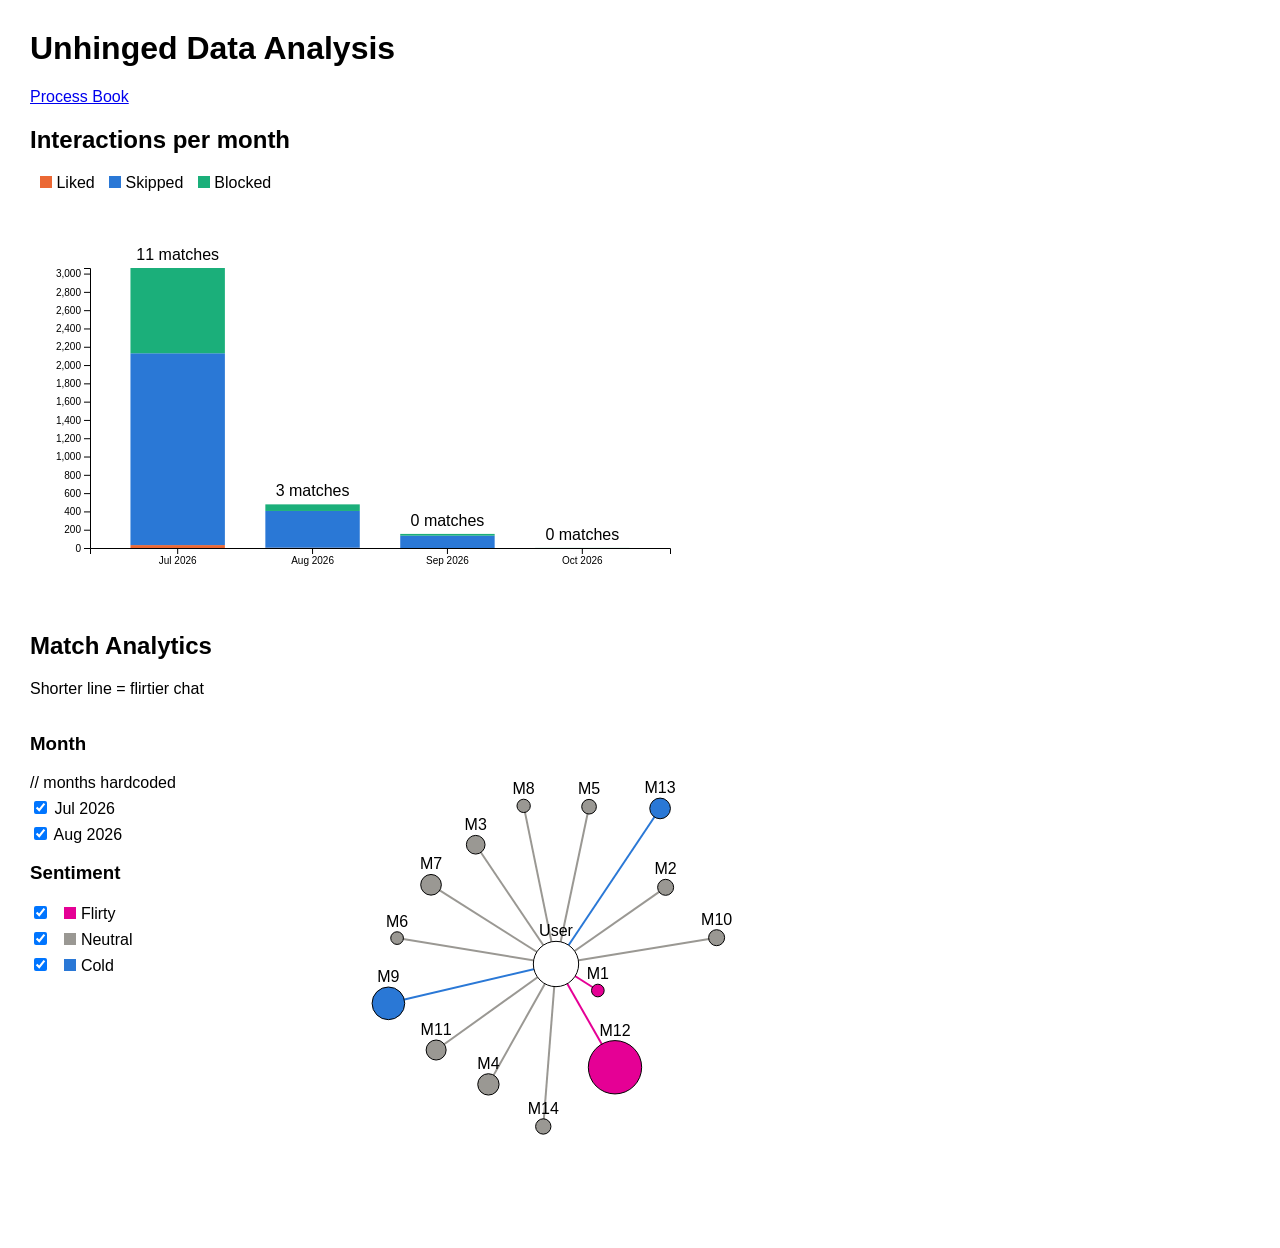
==== index.html @ 0389b974 "milestone_1 code" ====
<!DOCTYPE html>
<html>
<head>
  <meta charset="UTF-8">
  <title>Hinge Analytics</title>
  <link rel="stylesheet" href="css/style.css">
</head>
<body>

  <h1>Unhinged Data Analysis</h1>
  <p><a href="process_book.html">Process Book</a></p>


  <h2>Interactions per month</h2>
  <p>
    <span class="key" style="background: #eb6834"></span> Liked
    <span class="key" style="background: #2a78d6"></span> Skipped
    <span class="key" style="background: #1baf7a"></span> Blocked
  </p>
  <div id="bar-chart"></div>


  <h2>Match Analytics</h2>
  <p>Shorter line = flirtier chat</p>

  <div class="graph-area">
    <div class="filters">
      <h3>Month</h3>
      // months hardcoded
      <label><input type="checkbox" name="month" value="2026-07" checked> Jul 2026</label>
      <label><input type="checkbox" name="month" value="2026-08" checked> Aug 2026</label>

      <h3>Sentiment</h3>
      <label><input type="checkbox" name="sentiment" value="Flirty" checked>
        <span class="key" style="background: #e50095"></span> Flirty</label>
      <label><input type="checkbox" name="sentiment" value="Neutral" checked>
        <span class="key" style="background: #9a9893"></span> Neutral</label>
      <label><input type="checkbox" name="sentiment" value="Cold" checked>
        <span class="key" style="background: #2a78d6"></span> Cold</label>
    </div>

    <div id="network-graph"></div>
  </div>

<!-- Load JS libraries -->
  <script src="js/d3.min.js"></script>
  <script src="https://d3js.org/d3.v7.min.js"></script>
  <script src="js/sentiment.js"></script>
  <script src="js/data_loading.js"></script>
  <script src="js/bar_chart.js"></script>
  <script src="js/network_graph.js"></script>
  <script src="js/main.js"></script>
</body>
</html>
---- css/style.css ----
body {
  font-family: Arial, sans-serif;
  margin: 30px;
}

/* color legend */
.key {
  display: inline-block;
  width: 12px;
  height: 12px;
  margin-left: 10px;
}

/* checkboxes on left, graph on right */
.graph-area {
  display: flex;
  gap: 30px;
}

.filters label {
  display: block;
  margin: 6px 0;
}
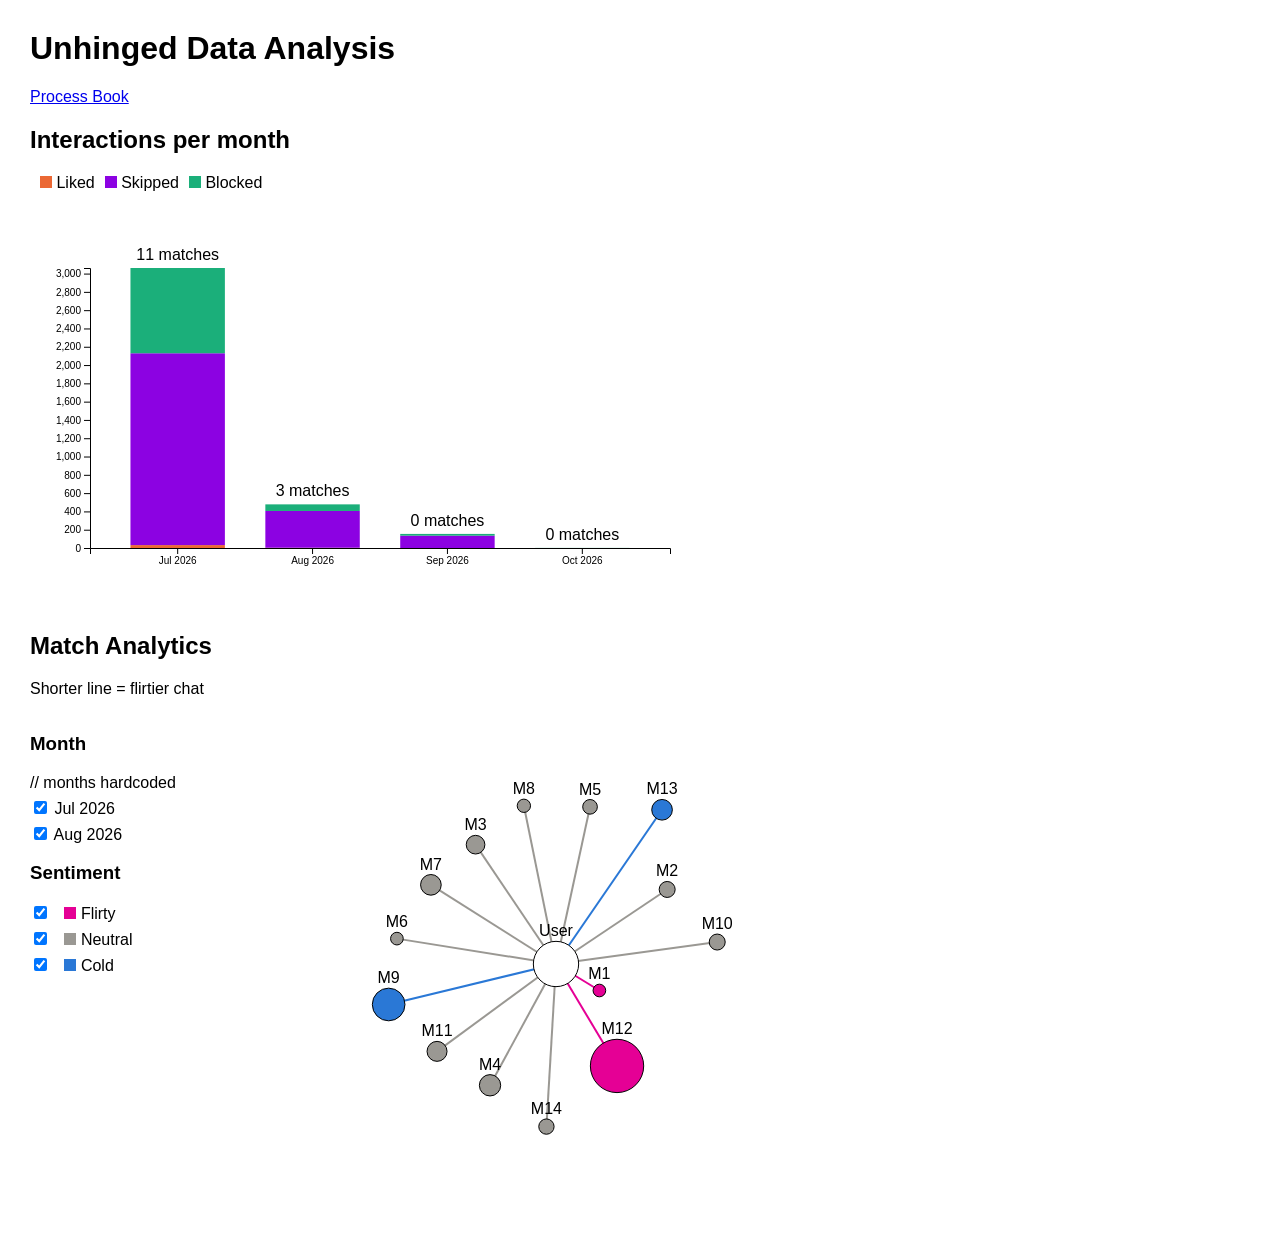
==== commit 495cd40e: "no css in index" ====
--- a/index.html
+++ b/index.html
@@ -12,12 +12,10 @@
 
 
   <h2>Interactions per month</h2>
-  <p>
-    <span class="key" style="background: #eb6834"></span> Liked
-    <span class="key" style="background: #2a78d6"></span> Skipped
-    <span class="key" style="background: #1baf7a"></span> Blocked
-  </p>
+  <p id="bar-legend"></p>
+  
   <div id="bar-chart"></div>
+
 
 
   <h2>Match Analytics</h2>
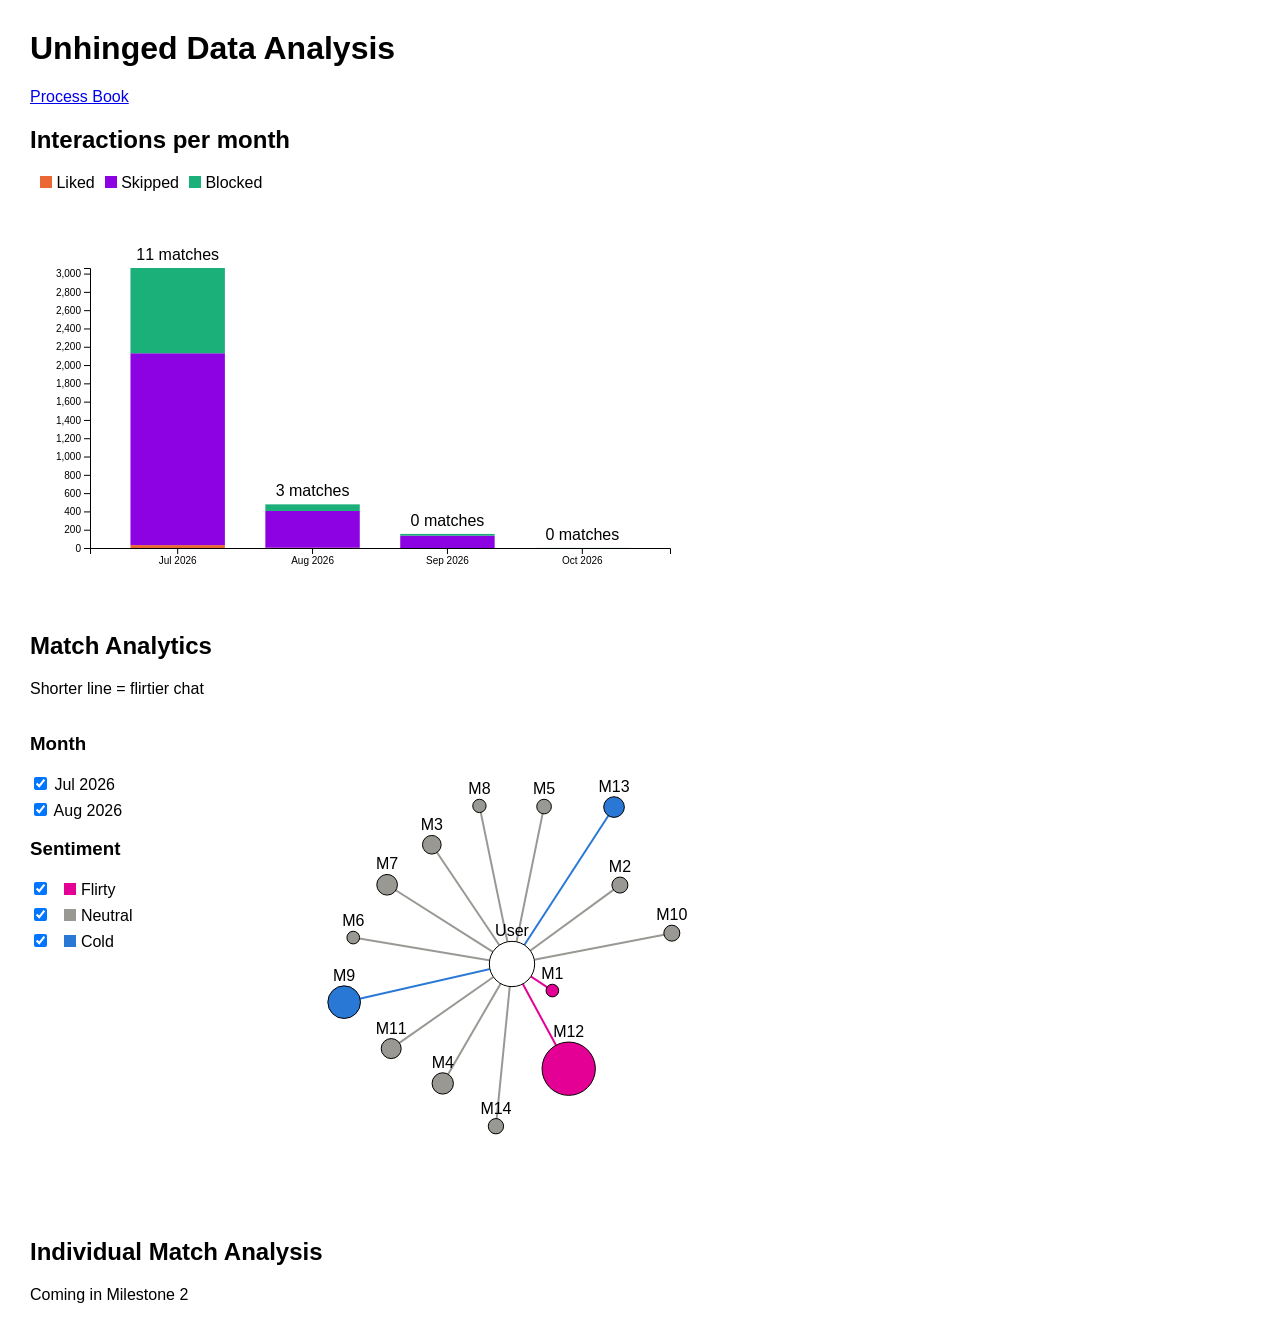
==== commit 1c244c26: "renamed processbook, added empty div for currently missing visualization, saved screenshots of curre" ====
--- a/index.html
+++ b/index.html
@@ -8,7 +8,7 @@
 <body>
 
   <h1>Unhinged Data Analysis</h1>
-  <p><a href="process_book.html">Process Book</a></p>
+  <p><a href="processbook.html">Process Book</a></p>
 
 
   <h2>Interactions per month</h2>
@@ -24,7 +24,6 @@
   <div class="graph-area">
     <div class="filters">
       <h3>Month</h3>
-      // months hardcoded
       <label><input type="checkbox" name="month" value="2026-07" checked> Jul 2026</label>
       <label><input type="checkbox" name="month" value="2026-08" checked> Aug 2026</label>
 
@@ -40,6 +39,14 @@
     <div id="network-graph"></div>
   </div>
 
+
+
+  <h2>Individual Match Analysis</h2>
+  <p>Coming in Milestone 2</p>
+
+  <div id="match-sentiment-over-time"></div>
+  <div id="match-word-contributions"></div>
+
 <!-- Load JS libraries -->
   <script src="js/d3.min.js"></script>
   <script src="https://d3js.org/d3.v7.min.js"></script>
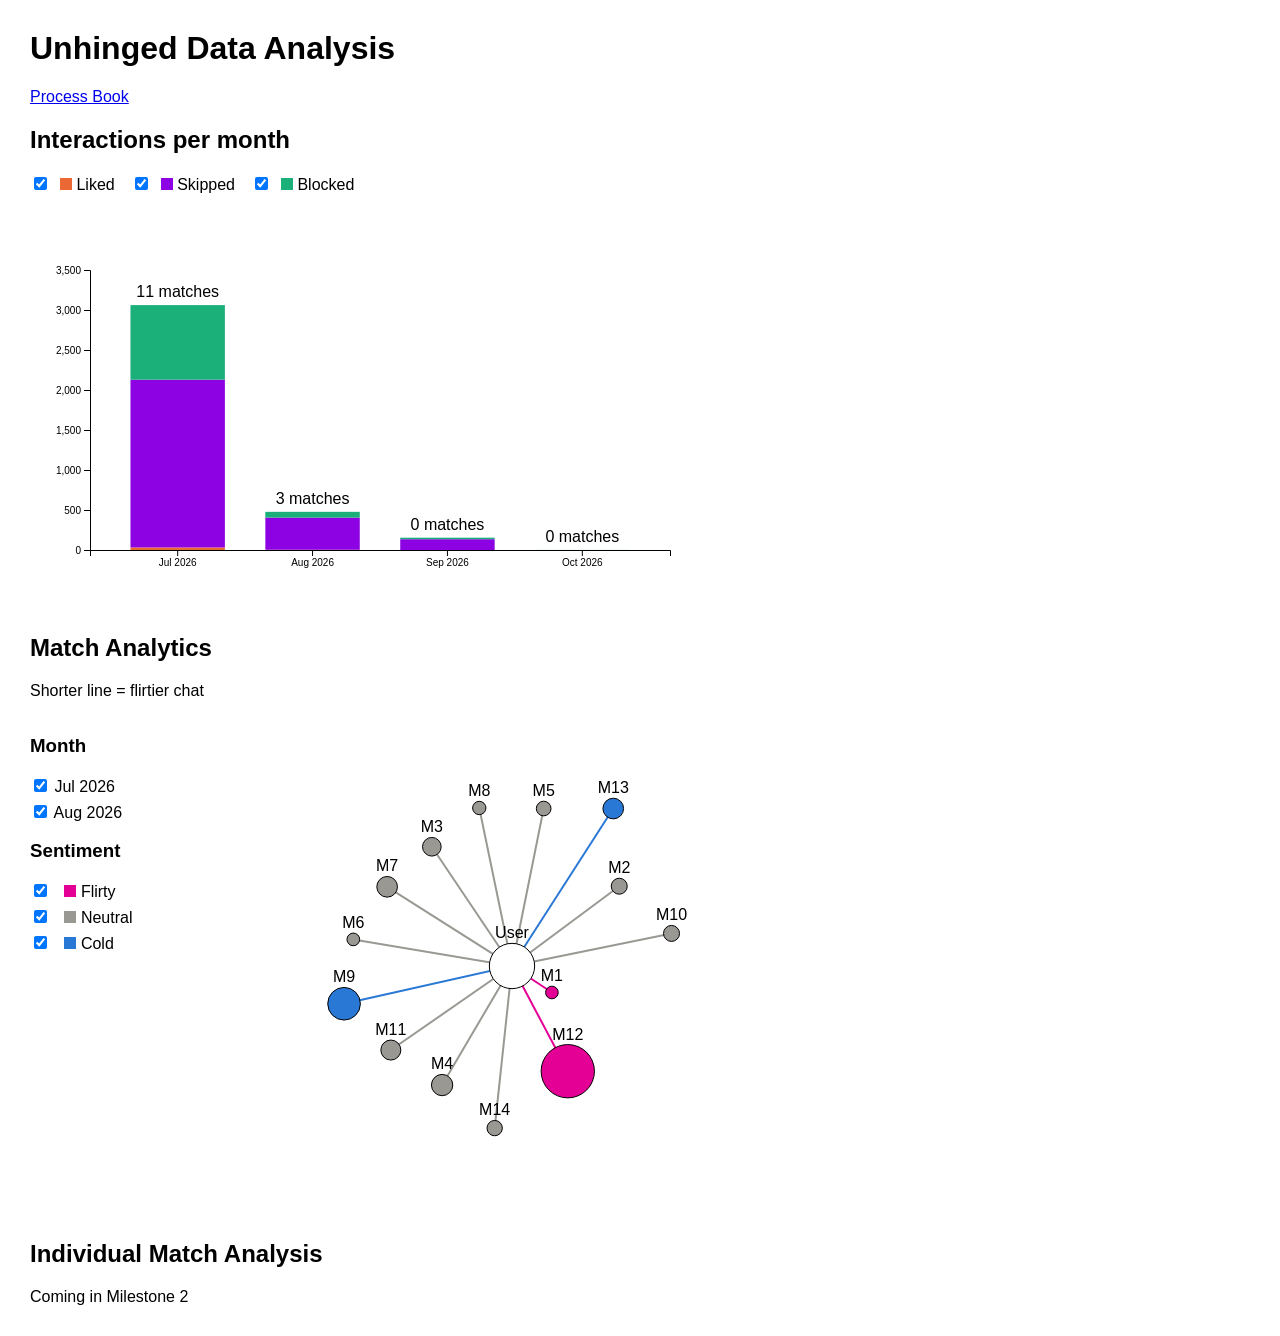
==== commit 1db56c00: "tooltip class in index.html" ====
--- a/index.html
+++ b/index.html
@@ -15,6 +15,9 @@
   <p id="bar-legend"></p>
   
   <div id="bar-chart"></div>
+
+  <!-- tooltip for the bar chart (hidden until hover) -->
+  <span class="d3-tip" style="opacity: 0;"></span>
 
 
 
--- a/css/style.css
+++ b/css/style.css
@@ -11,6 +11,25 @@
   margin-left: 10px;
 }
 
+/* bar chart legend checkboxes in one row */
+#bar-legend label {
+  margin-right: 16px;
+  cursor: pointer;
+}
+
+/* bar chart tooltip */
+.d3-tip {
+  padding: 12px;
+  background: rgba(0, 0, 0, 0.8);
+  color: #fff;
+  border-radius: 2px;
+  line-height: 1.4;
+  display: inline-block;
+  z-index: 1;
+  position: absolute;
+  pointer-events: none;   /* so the tooltip never blocks the mouse */
+}
+
 /* checkboxes on left, graph on right */
 .graph-area {
   display: flex;
